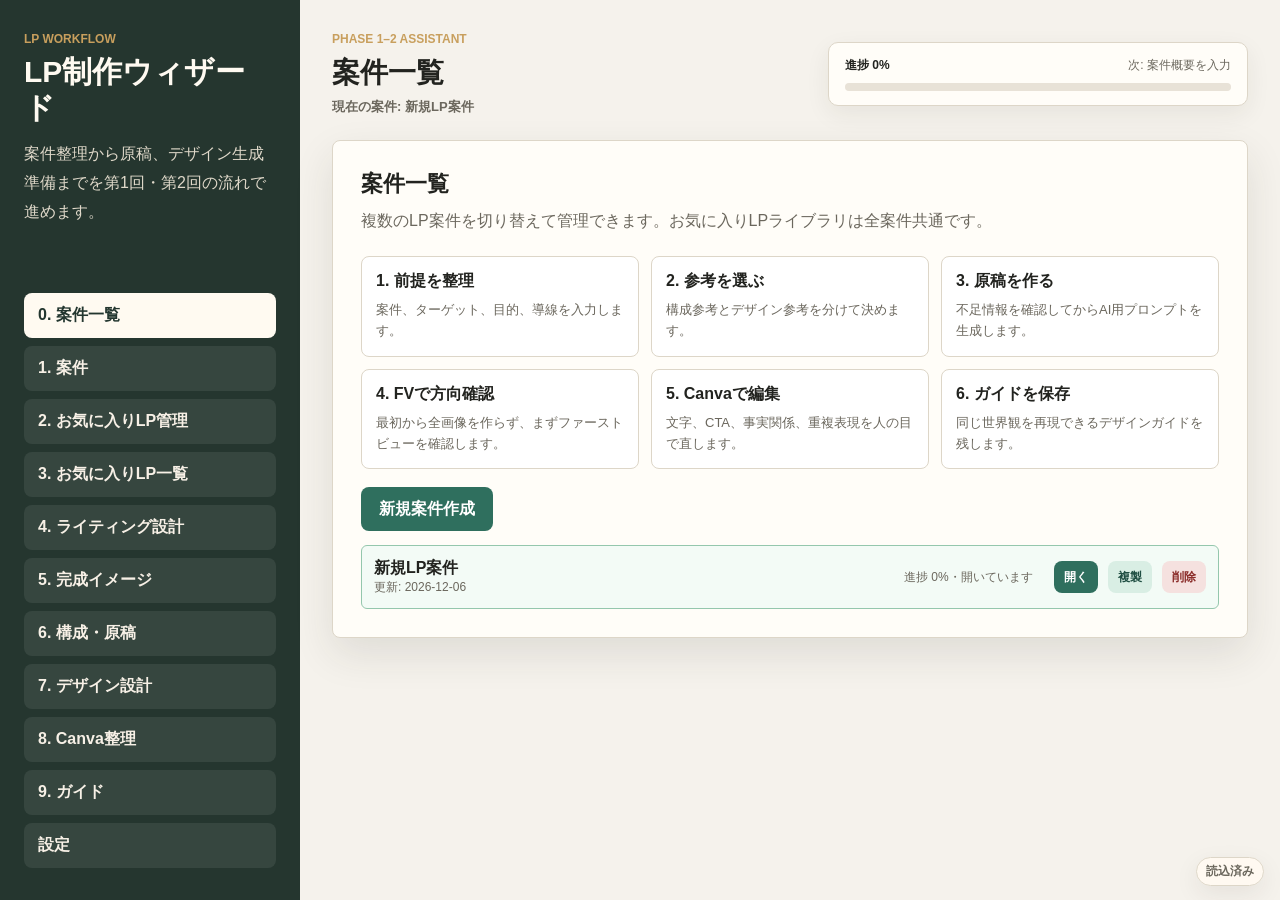
==== index.html @ 39caaa56 "Initial commit" ====
<!doctype html>
<html lang="ja">
  <head>
    <meta charset="utf-8" />
    <meta name="viewport" content="width=device-width, initial-scale=1" />
    <title>LP制作ウィザード</title>
    <link rel="stylesheet" href="styles.css?v=20260623-sections" />
  </head>
  <body>
    <div class="app-shell">
      <aside class="sidebar">
        <div>
          <p class="eyebrow">LP Workflow</p>
          <h1>LP制作ウィザード</h1>
          <p class="lead">案件整理から原稿、デザイン生成準備までを第1回・第2回の流れで進めます。</p>
        </div>
        <nav class="steps" aria-label="制作ステップ">
          <button class="step is-active" type="button" data-step="projects">0. 案件一覧</button>
          <button class="step" type="button" data-step="brief">1. 案件</button>
          <button class="step" type="button" data-step="library">2. お気に入りLP管理</button>
          <button class="step" type="button" data-step="favorites">3. お気に入りLP一覧</button>
          <button class="step" type="button" data-step="writing">4. ライティング設計</button>
          <button class="step" type="button" data-step="references">5. 完成イメージ</button>
          <button class="step" type="button" data-step="copy">6. 構成・原稿</button>
          <button class="step" type="button" data-step="design">7. デザイン設計</button>
          <button class="step" type="button" data-step="canva">8. Canva整理</button>
          <button class="step" type="button" data-step="guide">9. ガイド</button>
          <button class="step" type="button" data-step="settings">設定</button>
        </nav>
      </aside>

      <main class="workspace">
        <header class="topbar">
          <div>
            <p class="eyebrow">Phase 1–2 Assistant</p>
            <h2 id="sectionTitle">案件一覧</h2>
            <p class="current-project" id="currentProjectLabel"></p>
          </div>
          <div class="progress-card" aria-live="polite">
            <div class="progress-meta">
              <strong id="progressLabel">進捗 0%</strong>
              <span id="nextActionLabel">案件情報を入力してください</span>
            </div>
            <div class="progress-track" aria-hidden="true"><span id="progressBar"></span></div>
          </div>
        </header>

        <section class="panel is-visible" id="projects">
          <div class="section-head">
            <h3>案件一覧</h3>
            <p>複数のLP案件を切り替えて管理できます。お気に入りLPライブラリは全案件共通です。</p>
          </div>
          <div class="flow-cards overview-flow">
            <div class="flow-card"><strong>1. 前提を整理</strong><span>案件、ターゲット、目的、導線を入力します。</span></div>
            <div class="flow-card"><strong>2. 参考を選ぶ</strong><span>構成参考とデザイン参考を分けて決めます。</span></div>
            <div class="flow-card"><strong>3. 原稿を作る</strong><span>不足情報を確認してからAI用プロンプトを生成します。</span></div>
            <div class="flow-card"><strong>4. FVで方向確認</strong><span>最初から全画像を作らず、まずファーストビューを確認します。</span></div>
            <div class="flow-card"><strong>5. Canvaで編集</strong><span>文字、CTA、事実関係、重複表現を人の目で直します。</span></div>
            <div class="flow-card"><strong>6. ガイドを保存</strong><span>同じ世界観を再現できるデザインガイドを残します。</span></div>
          </div>
          <div class="actions-row">
            <button id="createProject" type="button">新規案件作成</button>
          </div>
          <div class="project-list" id="projectList"></div>
        </section>

        <section class="panel" id="brief" aria-labelledby="sectionTitle">
          <div class="section-head">
            <div class="section-title-row"><h3>案件概要<span class="project-title-mark" data-project-title></span></h3><button class="secondary compact-consult" data-ai-consult-button type="button">AIに相談</button></div>
            <p>LP制作前に必ず揃える前提情報です。赤い「必須」が付いた項目は、未確定でも仮説で入力しておきます。</p>
          </div>
          <div class="assist-box">
            <div class="assist-head">
              <div>
                <h4>選択肢から方向性を作る</h4>
                <p>当てはまるものを選ぶだけで自動保存され、AI用プロンプトに反映されます。</p>
              </div>
            </div>
            <div class="option-groups" id="optionGroups"></div>
          </div>
          <div class="form-grid">
            <label>サービス名<input id="serviceName" placeholder="例: Matcha Bloom" /></label>
            <label>商材 / LP内容<textarea id="productDescription" placeholder="例: 季節限定の宇治抹茶と苺のご褒美パフェLP"></textarea></label>
            <label>ターゲット<textarea id="targetAudience" placeholder="例: 20代から30代女性。カフェ巡り、Instagram投稿、限定スイーツに関心が高い"></textarea></label>
            <label>提供価値<textarea id="valueProposition" placeholder="例: 本格抹茶のほろ苦さと苺の甘酸っぱさを楽しめる春限定スイーツ"></textarea></label>
            <label>LPの目的<textarea id="lpGoal" placeholder="例: 来店予約、モバイルオーダー、Instagramキャンペーン応募を増やす"></textarea></label>
            <label>成果の目安<input id="kpi" placeholder="例: 予約数、注文数、問い合わせ数、LINE登録数" /></label>
            <label>流入経路<input id="trafficSource" placeholder="例: Instagram広告 / リール / 店舗QR" /></label>
            <label>ゴール地点<input id="conversionPoint" placeholder="例: 予約ボタン、購入ボタン、問い合わせフォーム、LINE追加" /></label>
            <label>補足事項<textarea id="notes" placeholder="素材の有無、店舗情報、NG表現、法務確認事項など"></textarea></label>
          </div>
        </section>

        <section class="panel" id="writing">
          <div class="section-subhead">
            <div class="section-title-row"><h4>コピーライティング設計<span class="project-title-mark" data-project-title></span></h4><button class="secondary compact-consult" data-ai-consult-button type="button">AIに相談</button></div>
            <p>LPの文章品質に大きく影響する項目です。赤い「必須」が付いた項目は、未確定でも仮説で入力してください。</p>
          </div>
          <div class="form-grid">
            <label>ターゲットの悩み
              <span class="field-help">例: 忙しくて比較する時間がない / 失敗したくない / 自分に合うか不安 / 何を選べばいいか分からない</span>
              <textarea id="customerPain" placeholder="例: 限定スイーツに興味はあるが、混雑や予約方法が分からず来店を迷っている"></textarea>
            </label>
            <label>理想の未来
              <span class="field-help">例: 迷わず選べる / 安心して申し込める / 特別な体験ができる / 周りに共有したくなる</span>
              <textarea id="desiredFuture" placeholder="例: 春らしい特別なパフェをスムーズに予約し、友人と写真を撮って楽しめる"></textarea>
            </label>
            <label>悩みの原因
              <span class="field-help">例: 情報が多すぎる / 違いが分かりにくい / 手順が複雑 / 専門知識がないと判断できない</span>
              <textarea id="painCause" placeholder="例: 予約、販売期間、キャンペーン内容が分散していて、行動するきっかけが弱い"></textarea>
            </label>
            <label>解決策
              <span class="field-help">例: 3ステップで完了 / 専門家が案内 / 限定セットで迷わない / 初心者向けに整理</span>
              <textarea id="solution" placeholder="例: LP上で魅力、予約、モバイルオーダー、Instagram応募まで一気に分かるようにする"></textarea>
            </label>
            <label>ベネフィット
              <span class="field-help">例: 時間を節約できる / 失敗を避けられる / 気分が上がる / 安心して始められる</span>
              <textarea id="benefits" placeholder="例: 並ぶ不安を減らし、限定感のあるご褒美体験を楽しめる"></textarea>
            </label>
            <label>差別化ポイント
              <span class="field-help">例: 限定性 / 実績 / 素材の品質 / 専門性 / 世界観 / サポート体制</span>
              <textarea id="differentiators" placeholder="例: 宇治抹茶の本格感、苺の華やかさ、春限定の和風ビジュアル"></textarea>
            </label>
            <label>信頼材料
              <span class="field-help">例: お客様の声 / 実績 / メディア掲載 / 監修者 / 数値データ / 保証</span>
              <textarea id="trustProof" placeholder="例: 人気メニュー実績、来店者の投稿、店舗情報、販売期間、数量限定の根拠"></textarea>
            </label>
            <label>オファー
              <span class="field-help">例: 初回限定 / 期間限定 / 数量限定 / 特典付き / 無料相談 / 先着キャンペーン</span>
              <textarea id="offer" placeholder="例: 春限定、数量限定、Instagram投稿キャンペーン参加で特典"></textarea>
            </label>
            <label>不安・反論
              <span class="field-help">例: 高そう / 面倒そう / 本当に効果があるか不安 / キャンセルできるか不安</span>
              <textarea id="objections" placeholder="例: 混雑が心配、予約が面倒、写真と実物が違わないか不安"></textarea>
            </label>
            <label>行動ボタン（CTA）
              <span class="field-help">例: 今すぐ予約する / 無料で相談する / LINEで受け取る / 限定セットを見る</span>
              <textarea id="cta" placeholder="例: 来店予約する / モバイルオーダーする / キャンペーンに応募する"></textarea>
            </label>
          </div>
        </section>

        <section class="panel" id="library">
          <div class="section-head">
            <h3>お気に入りLP管理</h3>
            <p>ステップ2: 参考サイトからお気に入りLPを探して登録します。ここに保存したLPは、次の「完成イメージ」画面で今回の案件に反映できます。</p>
          </div>
          <div class="accordion">
            <button class="accordion-trigger is-open" type="button" data-accordion="librarySearchSitesAccordion" aria-expanded="true">
              <span>参考LPを探せるサイト</span>
              <span class="accordion-icon">＋</span>
            </button>
            <div class="accordion-content is-open" id="librarySearchSitesAccordion">
              <div class="link-grid">
                <a href="https://sankoudesign.com/" target="_blank" rel="noreferrer"><strong>SANKOU!</strong><span>国内サイトが多く、業種・雰囲気から探しやすい</span></a>
                <a href="https://rdlp.jp/lp-archive/" target="_blank" rel="noreferrer"><strong>LP ARCHIVE</strong><span>LP特化。構成、訴求順、縦長ページの参考に向く</span></a>
                <a href="https://webdesignclip.com/" target="_blank" rel="noreferrer"><strong>Web Design Clip</strong><span>洗練された国内Webデザインを探しやすい</span></a>
                <a href="https://muuuuu.org/" target="_blank" rel="noreferrer"><strong>MUUUUU.ORG</strong><span>余白、写真、タイポグラフィの質が高い事例が多い</span></a>
                <a href="https://io3000.com/" target="_blank" rel="noreferrer"><strong>I/O 3000</strong><span>表現力のあるサイトが多く、世界観作りの参考に向く</span></a>
                <a href="https://81-web.com/" target="_blank" rel="noreferrer"><strong>81-web.com</strong><span>日本らしいデザインや企業サイトの参考を探しやすい</span></a>
                <a href="https://bookma.org/" target="_blank" rel="noreferrer"><strong>bookma!</strong><span>シンプルで見やすいUI、余白、情報整理の参考に向く</span></a>
                <a href="https://www.pinterest.jp/" target="_blank" rel="noreferrer"><strong>Pinterest</strong><span>色味、写真、装飾、ムードボード作りに便利</span></a>
                <a href="https://www.canva.com/templates/" target="_blank" rel="noreferrer"><strong>Canvaテンプレート</strong><span>初心者でも再現しやすいレイアウトやバナー参考が多い</span></a>
                <a href="https://dribbble.com/" target="_blank" rel="noreferrer"><strong>Dribbble</strong><span>海外風のビジュアル、配色、パーツ表現の参考に向く</span></a>
              </div>
            </div>
          </div>
          <div class="accordion">
            <button class="accordion-trigger is-open" type="button" data-accordion="favoriteAccordion" aria-expanded="true">
              <span>新しく参考LPを登録</span>
              <span class="accordion-icon">＋</span>
            </button>
            <div class="accordion-content is-open" id="favoriteAccordion">
              <div class="assist-box">
                <div class="assist-head">
                  <div>
                    <h4>参考LP登録</h4>
                    <p>上の参考サイトで見つけたLPのURLを入れて登録します。必要なら「URL情報を取得」でサイト名とタグ候補を補完します。</p>
                  </div>
                </div>
                <div class="favorite-inputs">
                  <input id="favoriteTitle" placeholder="サイト名" />
                  <div class="url-field">
                    <input id="favoriteUrl" placeholder="お気に入り登録したいLPのURL" />
                    <button class="secondary" id="fetchFavoriteMeta" type="button">URL情報を取得</button>
                  </div>
                  <select id="favoriteCategory">
                    <option value="">カテゴリー</option>
                    <option value="飲食">飲食</option>
                    <option value="美容">美容</option>
                    <option value="医療">医療</option>
                    <option value="教育">教育</option>
                    <option value="EC">EC</option>
                    <option value="BtoB">BtoB</option>
                    <option value="採用">採用</option>
                    <option value="イベント">イベント</option>
                    <option value="店舗集客">店舗集客</option>
                    <option value="その他">その他</option>
                  </select>
                  <input id="favoriteProduct" placeholder="商材: スイーツ, SaaS, サロン" />
                  <select id="favoriteUse">
                    <option value="構成参考">構成参考</option>
                    <option value="デザイン参考">デザイン参考</option>
                    <option value="色味参考">色味参考</option>
                    <option value="FV参考">FV参考</option>
                    <option value="導線参考">導線参考</option>
                    <option value="装飾参考">装飾参考</option>
                    <option value="モバイルファースト">モバイルファースト</option>
                    <option value="商材参考">商材参考</option>
                    <option value="カテゴリー参考">カテゴリー参考</option>
                  </select>
                  <button id="addFavorite" type="button">登録</button>
                </div>
                <input id="favoriteTags" placeholder="タグ: カフェ, かわいい, 季節感" />
                <div class="actions-row compact-actions">
                  <span class="inline-status" id="favoriteMetaStatus">URLを入力すると、取得できる範囲でサイト名とタグ候補を補完します。</span>
                </div>
              </div>
            </div>
          </div>
        </section>

        <section class="panel" id="favorites">
          <div class="section-head">
            <h3>お気に入りLP一覧</h3>
            <p>登録済みのお気に入りLPを一覧で確認・検索・絞り込み・削除できます。</p>
          </div>
          <div class="library-filters">
            <input id="favoriteSearch" placeholder="キーワード検索" />
            <select id="favoriteCategoryFilter">
              <option value="">すべてのカテゴリー</option>
              <option value="飲食">飲食</option>
              <option value="美容">美容</option>
              <option value="医療">医療</option>
              <option value="教育">教育</option>
              <option value="EC">EC</option>
              <option value="BtoB">BtoB</option>
              <option value="採用">採用</option>
              <option value="イベント">イベント</option>
              <option value="店舗集客">店舗集客</option>
              <option value="その他">その他</option>
            </select>
            <select id="favoriteUseFilter">
              <option value="">すべての用途</option>
              <option value="構成参考">構成参考</option>
              <option value="デザイン参考">デザイン参考</option>
              <option value="色味参考">色味参考</option>
              <option value="FV参考">FV参考</option>
              <option value="導線参考">導線参考</option>
              <option value="装飾参考">装飾参考</option>
              <option value="モバイルファースト">モバイルファースト</option>
              <option value="商材参考">商材参考</option>
              <option value="カテゴリー参考">カテゴリー参考</option>
            </select>
          </div>
          <div class="favorite-list" id="favoriteList"></div>
        </section>

        <section class="panel" id="references">
          <div class="section-head">
            <h3>完成イメージに近い参考LP<span class="project-title-mark" data-project-title></span></h3>
            <p>お気に入りLP管理で登録したLPから、今回のデザイン生成に使うメイン参考LPと補助参考LPを選びます。</p>
          </div>
          <div class="accordion">
            <button class="accordion-trigger is-open" type="button" data-accordion="chooseReferenceAccordion" aria-expanded="true">
              <span>登録済みお気に入りLPから生成プロンプトに反映するLPを決定する</span>
              <span class="accordion-icon">＋</span>
            </button>
            <div class="accordion-content is-open" id="chooseReferenceAccordion">
              <div class="library-filters">
                <input id="referenceSearch" placeholder="キーワード検索" />
                <select id="referenceCategoryFilter">
                  <option value="">すべてのカテゴリー</option>
                  <option value="飲食">飲食</option>
                  <option value="美容">美容</option>
                  <option value="医療">医療</option>
                  <option value="教育">教育</option>
                  <option value="EC">EC</option>
                  <option value="BtoB">BtoB</option>
                  <option value="採用">採用</option>
                  <option value="イベント">イベント</option>
                  <option value="店舗集客">店舗集客</option>
                  <option value="その他">その他</option>
                </select>
                <select id="referenceUseFilter">
                  <option value="">すべての用途</option>
                  <option value="デザイン参考">デザイン参考</option>
                  <option value="FV参考">FV参考</option>
                  <option value="色味参考">色味参考</option>
                  <option value="モバイルファースト">モバイルファースト</option>
                  <option value="商材参考">商材参考</option>
                  <option value="カテゴリー参考">カテゴリー参考</option>
                </select>
                <button class="secondary" id="suggestFavorites" type="button">この案件に合う候補</button>
              </div>
              <div class="favorite-list" id="referencePickerList"></div>
              <div class="section-subhead">
                <h4>選択済み</h4>
                <p>メイン参考LPは1つだけ、補助参考LPは複数追加できます。</p>
              </div>
              <div class="reference-list" id="selectedReferenceList"></div>
            </div>
          </div>
        </section>

        <section class="panel" id="copy">
          <div class="section-head">
            <div class="section-title-row"><h3>構成・原稿生成<span class="project-title-mark" data-project-title></span></h3><button class="secondary compact-consult" data-ai-consult-button type="button">AIに相談</button></div>
            <p>AIに貼り付けるためのプロンプトを生成します。出力結果は下の欄に保存できます。</p>
          </div>
          <div class="validation-box" id="copyValidation" hidden></div>
          <div class="actions-row">
            <button id="generateCopyPrompt" type="button">構成・原稿プロンプト作成</button>
            <button class="secondary" data-copy-target="copyPrompt" type="button">コピー</button>
            <button class="secondary" id="exportCopyMarkdown" type="button">原稿をMarkdown保存</button>
          </div>
          <textarea class="output" id="copyPrompt" readonly></textarea>
          <label>AI生成後のLP構成・原稿<textarea id="generatedCopy" placeholder="AIから返ってきた構成案・原稿を貼り付けて保存"></textarea></label>
        </section>

        <section class="panel" id="design">
          <div class="section-head">
            <div class="section-title-row"><h3>デザイン設計・生成準備<span class="project-title-mark" data-project-title></span></h3><button class="secondary compact-consult" data-ai-consult-button type="button">AIに相談</button></div>
            <p>ターゲットに合わせた見た目の方向性を整理し、FVと全セクション画像生成に進みます。</p>
          </div>
          <div class="form-grid">
            <label>デザイン方針<textarea id="designDirection" placeholder="例: モバイルファースト。春らしさ、和風、水彩、手書き装飾"></textarea></label>
            <label>世界観<textarea id="visualWorld" placeholder="例: 春限定の特別感、上品な和モダン、SNSで共有したくなる華やかさ"></textarea></label>
            <label>色・雰囲気<textarea id="colorMood" placeholder="例: 抹茶グリーン、苺ピンク、白背景、淡い水彩、やわらかい印象"></textarea></label>
            <label>写真・画像の見せ方<textarea id="photoStyle" placeholder="例: 商品を大きく見せる、手元カット、スプーンですくう構図、自然光"></textarea></label>
            <label>ファーストビュー方針<textarea id="fvDirection" placeholder="例: 商品写真を主役にし、限定感と予約導線を一目で伝える"></textarea></label>
            <label>レイアウト・余白<textarea id="layoutNotes" placeholder="例: スマホで縦に読みやすく、CTAは各区切りに配置。文字は小さくしすぎない"></textarea></label>
          </div>
          <div class="section-subhead">
            <h4>画像生成プロンプト</h4>
            <p>上のデザイン設計と完成イメージで選んだ参考LPをもとに作成します。</p>
          </div>
          <div class="validation-box" id="designValidation" hidden></div>
          <div class="actions-row">
            <button id="generateDesignPrompt" type="button">画像生成プロンプト作成</button>
            <button class="secondary" data-copy-target="designPrompt" type="button">コピー</button>
          </div>
          <textarea class="output" id="designPrompt" readonly></textarea>
          <label>生成画像の保存場所・メモ<textarea id="designAssets" placeholder="例: assets/matcha-bloom/section-01.png など"></textarea></label>
        </section>

        <section class="panel" id="canva">
          <div class="section-head">
            <h3>Canva編集チェック<span class="project-title-mark" data-project-title></span></h3>
            <p>第2回で扱っていた、画像LPを編集可能にするための確認項目です。</p>
          </div>
          <div class="checklist" id="canvaChecklist"></div>
        </section>

        <section class="panel" id="guide">
          <div class="section-head">
            <h3>デザインガイド<span class="project-title-mark" data-project-title></span></h3>
            <p>同じテイストでバナー、広告、別LPに展開するための再利用情報です。</p>
          </div>
          <div class="actions-row">
            <button id="generateGuidePrompt" type="button">デザインガイドプロンプト作成</button>
            <button class="secondary" data-copy-target="guidePrompt" type="button">コピー</button>
          </div>
          <textarea class="output" id="guidePrompt" readonly></textarea>
          <label>デザインガイド本文<textarea id="designGuide" placeholder="AIが生成したデザインガイドを貼り付けて保存"></textarea></label>
        </section>

        <section class="panel" id="settings">
          <div class="section-head">
            <h3>設定</h3>
            <p>現在の案件、またはアプリ全体のデータをバックアップ・復元します。</p>
          </div>
          <div class="assist-box backup-note">
            <strong>大切な案件は定期的に書き出してください</strong>
            <p>ブラウザ保存だけでは、履歴削除や別端末への移動でデータを失う場合があります。</p>
          </div>
          <div class="settings-actions">
            <button class="secondary" id="exportCurrentProject" type="button">現在の案件をJSON保存</button>
            <button class="secondary" id="exportProjectMarkdown" type="button">現在の案件をMarkdown保存</button>
            <button class="secondary" id="exportProject" type="button">全データをJSON保存</button>
            <label class="import-button settings-import">
              全データを読み込み
              <input id="importProject" type="file" accept="application/json,.json" />
            </label>
          </div>
        </section>
        <div class="floating-status" id="saveStatus">未保存</div>
      </main>
    </div>

    <div class="modal-backdrop" id="aiModal" aria-hidden="true">
      <section class="modal" role="dialog" aria-modal="true" aria-labelledby="aiModalTitle">
        <div class="modal-head">
          <div>
            <p class="eyebrow">Manual AI Assist</p>
            <h3 id="aiModalTitle">AIに相談</h3>
          </div>
          <button class="icon-button" id="closeAiConsult" type="button" aria-label="閉じる">×</button>
        </div>

        <div class="modal-grid">
          <label>相談テーマ
            <select id="aiConsultTheme"></select>
          </label>
          <label>回答の反映先
            <select id="aiApplyTarget">
              <option value="targetAudience">ターゲット</option>
              <option value="valueProposition">提供価値</option>
              <option value="lpGoal">LPの目的</option>
              <option value="kpi">成果の目安</option>
              <option value="trafficSource">流入経路</option>
              <option value="conversionPoint">ゴール地点</option>
              <option value="designDirection">デザイン方針</option>
              <option value="notes">補足事項</option>
              <option value="generatedCopy">AI生成後のLP構成・原稿</option>
            </select>
          </label>
        </div>

        <div class="actions-row">
          <button id="generateAiConsultPrompt" type="button">相談プロンプト作成</button>
          <button class="secondary" data-copy-target="aiConsultPrompt" type="button">コピー</button>
        </div>

        <label>AIに貼り付ける相談プロンプト
          <textarea class="output modal-output" id="aiConsultPrompt" readonly></textarea>
        </label>

        <label>AIの回答貼り付け欄
          <textarea id="aiConsultAnswer" placeholder="ChatGPT / Codex などの回答をここに貼り付け"></textarea>
        </label>

        <div class="actions-row modal-actions">
          <button id="applyAiAnswer" type="button">回答を反映先へ追記</button>
          <button class="secondary" id="clearAiAnswer" type="button">回答欄をクリア</button>
        </div>
      </section>
    </div>

    <script src="app.js"></script>
  </body>
</html>
---- styles.css ----
:root {
  color-scheme: light;
  --bg: #f5f2ec;
  --panel: #fffdf8;
  --ink: #22231f;
  --muted: #6b675d;
  --line: #ddd6c8;
  --accent: #2f6f5e;
  --accent-strong: #1f4e42;
  --pink: #d86f86;
  --shadow: 0 16px 40px rgba(48, 42, 32, 0.11);
}

* {
  box-sizing: border-box;
}

body {
  margin: 0;
  min-height: 100vh;
  background: var(--bg);
  color: var(--ink);
  font-family: -apple-system, BlinkMacSystemFont, "Segoe UI", sans-serif;
}

button,
input,
select,
textarea {
  font: inherit;
}

.app-shell {
  display: grid;
  grid-template-columns: 300px 1fr;
  min-height: 100vh;
}

.sidebar {
  display: flex;
  flex-direction: column;
  justify-content: space-between;
  gap: 32px;
  padding: 32px 24px;
  background: #25362f;
  color: #fffaf1;
}

.eyebrow {
  margin: 0 0 8px;
  color: #c89f5d;
  font-size: 12px;
  font-weight: 700;
  letter-spacing: 0;
  text-transform: uppercase;
}

h1,
h2,
h3,
p {
  margin-top: 0;
}

h1 {
  margin-bottom: 14px;
  font-size: 30px;
  line-height: 1.2;
}

h2 {
  margin-bottom: 0;
  font-size: 28px;
}

h3 {
  margin-bottom: 8px;
  font-size: 22px;
}

.lead {
  margin-bottom: 0;
  color: #e0d9ca;
  line-height: 1.8;
}

.steps {
  display: grid;
  gap: 8px;
}

.step,
button {
  min-height: 44px;
  border: 0;
  border-radius: 8px;
  background: var(--accent);
  color: #fff;
  font-weight: 700;
  cursor: pointer;
}

.step {
  padding: 12px 14px;
  background: rgba(255, 255, 255, 0.08);
  color: #f7f0e6;
  text-align: left;
}

.step.is-active {
  background: #fffaf1;
  color: #23362f;
}

.sidebar-actions {
  display: grid;
  gap: 10px;
}

.full {
  width: 100%;
}

.subtle-action {
  opacity: 0.82;
}

.import-button {
  display: grid;
  place-items: center;
  min-height: 44px;
  border-radius: 8px;
  background: #d9eee4;
  color: var(--accent-strong);
  font-weight: 700;
  cursor: pointer;
}

.import-button input {
  display: none;
}

.workspace {
  padding: 32px;
}

.topbar {
  display: flex;
  align-items: center;
  justify-content: space-between;
  gap: 20px;
  margin-bottom: 24px;
}

.topbar-actions {
  display: flex;
  align-items: center;
  gap: 12px;
}

.status {
  padding: 6px 10px;
  border: 1px solid var(--line);
  background: #fffaf1;
  color: var(--muted);
  text-align: center;
  font-size: 12px;
  font-weight: 700;
}

.current-project {
  margin: 6px 0 0;
  color: var(--muted);
  font-size: 13px;
  font-weight: 700;
}

.project-title-mark {
  color: #b3261e;
  font-weight: 800;
}

.floating-status {
  position: fixed;
  right: 16px;
  bottom: 14px;
  z-index: 10;
  padding: 5px 9px;
  border: 1px solid var(--line);
  border-radius: 999px;
  background: rgba(255, 250, 241, 0.92);
  color: var(--muted);
  font-size: 12px;
  font-weight: 700;
  box-shadow: 0 8px 24px rgba(48, 42, 32, 0.08);
}

.panel {
  display: none;
  max-width: 1120px;
  padding: 28px;
  border: 1px solid var(--line);
  border-radius: 8px;
  background: var(--panel);
  box-shadow: var(--shadow);
}

.panel.is-visible {
  display: block;
}

.section-head {
  max-width: 760px;
  margin-bottom: 22px;
}

.section-title-row {
  display: flex;
  align-items: center;
  justify-content: space-between;
  gap: 12px;
}

.section-title-row h3,
.section-title-row h4 {
  margin-bottom: 0;
}

.compact-consult {
  min-height: 32px;
  height: 32px;
  padding: 0 10px;
  font-size: 12px;
  white-space: nowrap;
}

.section-head p,
.section-subhead p {
  color: var(--muted);
  line-height: 1.7;
}

.section-subhead {
  margin: 28px 0 18px;
  padding-top: 22px;
  border-top: 1px solid var(--line);
}

.section-subhead h4 {
  margin: 0 0 6px;
  font-size: 18px;
}

.form-grid {
  display: grid;
  grid-template-columns: repeat(2, minmax(0, 1fr));
  gap: 18px;
}

.assist-box {
  margin-bottom: 24px;
  padding: 18px;
  border: 1px solid var(--line);
  border-radius: 8px;
  background: #fbf7ed;
}

.flow-cards {
  display: grid;
  grid-template-columns: repeat(3, minmax(0, 1fr));
  gap: 12px;
  margin-bottom: 18px;
}

.flow-card {
  min-height: 92px;
  padding: 14px;
  border: 1px solid var(--line);
  border-radius: 8px;
  background: #fff;
}

.flow-card strong {
  display: block;
  margin-bottom: 8px;
}

.flow-card span {
  color: var(--muted);
  font-size: 13px;
  line-height: 1.6;
}

.accordion {
  margin-bottom: 14px;
  border: 1px solid var(--line);
  border-radius: 8px;
  background: #fff;
  overflow: hidden;
}

.accordion-trigger {
  display: flex;
  align-items: center;
  justify-content: space-between;
  width: 100%;
  min-height: 56px;
  padding: 0 18px;
  border-radius: 0;
  background: #fff;
  color: var(--ink);
  text-align: left;
}

.accordion-trigger.is-open {
  background: #eef5ef;
  color: var(--accent-strong);
}

.accordion-icon {
  font-size: 22px;
  line-height: 1;
}

.accordion-trigger.is-open .accordion-icon {
  transform: rotate(45deg);
}

.accordion-content {
  display: none;
  padding: 18px;
  border-top: 1px solid var(--line);
}

.accordion-content.is-open {
  display: block;
}

.accordion-content .assist-box {
  margin-bottom: 0;
  padding: 0;
  border: 0;
  background: transparent;
}

.accordion-content .section-subhead {
  margin-top: 0;
  padding-top: 0;
  border-top: 0;
}

.assist-head {
  display: flex;
  align-items: flex-start;
  justify-content: space-between;
  gap: 16px;
  margin-bottom: 18px;
}

.assist-head h4 {
  margin: 0 0 6px;
  font-size: 18px;
}

.assist-head p {
  margin: 0;
  color: var(--muted);
  line-height: 1.6;
}

.option-groups {
  display: grid;
  gap: 16px;
}

.option-group {
  display: grid;
  gap: 10px;
}

.option-group-title {
  font-weight: 800;
}

.option-grid {
  display: flex;
  flex-wrap: wrap;
  gap: 8px;
}

.option-chip {
  display: inline-flex;
  align-items: center;
  gap: 8px;
  min-height: 38px;
  padding: 8px 12px;
  border: 1px solid var(--line);
  border-radius: 999px;
  background: #fff;
  color: #3f3b34;
  font-size: 13px;
  font-weight: 700;
  cursor: pointer;
}

.option-chip input {
  width: 16px;
  height: 16px;
  margin: 0;
  accent-color: var(--accent);
}

.option-note {
  min-height: 76px;
}

label {
  position: relative;
  display: grid;
  gap: 8px;
  color: #3f3b34;
  font-size: 14px;
  font-weight: 700;
}

.edit-field-button {
  position: absolute;
  top: 0;
  right: 0;
  min-height: 28px;
  height: 28px;
  padding: 0 10px;
  border: 1px solid var(--line);
  background: #fff;
  color: var(--accent-strong);
  font-size: 12px;
}

.field-help {
  color: var(--muted);
  font-size: 12px;
  font-weight: 500;
  line-height: 1.6;
}

input,
select,
textarea {
  width: 100%;
  border: 1px solid var(--line);
  border-radius: 8px;
  background: #fff;
  color: var(--ink);
}

input,
select {
  height: 44px;
  padding: 0 12px;
}

textarea {
  min-height: 108px;
  padding: 12px;
  resize: vertical;
  line-height: 1.6;
}

.reference-inputs,
.favorite-inputs {
  display: grid;
  grid-template-columns: 1fr 1.6fr 160px 96px;
  gap: 12px;
  margin-bottom: 18px;
}

.favorite-inputs {
  grid-template-columns: 1fr 1.4fr 140px 1fr 160px 86px;
}

.url-field {
  position: relative;
  display: block;
}

.url-field input {
  min-width: 0;
  padding-right: 148px;
}

.url-field button {
  position: absolute;
  top: 4px;
  right: 4px;
  min-height: 36px;
  height: 36px;
  padding: 0 12px;
  white-space: nowrap;
}

.library-filters {
  display: grid;
  grid-template-columns: 1.4fr 180px 180px auto;
  gap: 12px;
  margin-bottom: 16px;
}

.link-grid {
  display: grid;
  grid-template-columns: repeat(2, minmax(0, 1fr));
  gap: 10px;
}

.link-grid a {
  display: grid;
  gap: 4px;
  align-content: center;
  min-height: 44px;
  padding: 12px 14px;
  border: 1px solid var(--line);
  border-radius: 8px;
  background: #fff;
  color: var(--accent-strong);
  text-decoration: none;
}

.link-grid a strong {
  font-size: 14px;
}

.link-grid a span {
  color: var(--muted);
  font-size: 12px;
  line-height: 1.5;
}

.link-grid a:hover {
  background: #eef5ef;
}

.reference-list,
.favorite-list,
.project-list {
  display: grid;
  gap: 10px;
}

.project-card {
  display: grid;
  grid-template-columns: minmax(160px, 1fr) 140px auto auto auto;
  gap: 10px;
  align-items: center;
  padding: 12px;
  border: 1px solid var(--line);
  border-radius: 6px;
  background: #fff;
}

.project-title {
  font-weight: 800;
}

.project-meta {
  color: var(--muted);
  font-size: 12px;
}

.project-card button {
  min-height: 32px;
  height: 32px;
  padding: 0 10px;
  font-size: 12px;
}

.favorite-list {
  overflow-x: auto;
}

.reference-card,
.favorite-card {
  display: grid;
  grid-template-columns: 140px 1fr auto;
  gap: 14px;
  align-items: center;
  padding: 14px;
  border: 1px solid var(--line);
  border-radius: 8px;
  background: #fff;
}

.favorite-card {
  grid-template-columns: 110px 1fr auto auto;
}

.compact-favorite-card {
  display: grid;
  grid-template-columns: minmax(100px, 180px) 96px 88px minmax(0, 1fr) auto;
  min-width: 680px;
  min-height: 36px;
  padding: 6px 8px;
  border-radius: 4px;
  box-shadow: none;
  gap: 10px;
}

.compact-favorite-card .favorite-title,
.compact-favorite-card .favorite-category,
.compact-favorite-card .favorite-tags {
  white-space: nowrap;
  overflow: hidden;
  text-overflow: ellipsis;
}

.favorite-category {
  color: var(--accent-strong);
  font-size: 13px;
  font-weight: 800;
}

.compact-badge {
  padding: 3px 7px;
  font-size: 11px;
  line-height: 1.2;
}

.compact-favorite-card .danger {
  min-height: 28px;
  height: 28px;
  padding: 0 10px;
  font-size: 12px;
}

.picker-card {
  grid-template-columns: 130px 1fr auto auto;
}

.selected-main {
  border-color: #94c7ad;
  background: #f3fbf6;
}

.badge {
  padding: 6px 10px;
  border-radius: 999px;
  background: #eef5ef;
  color: var(--accent-strong);
  font-size: 12px;
  font-weight: 800;
  text-align: center;
}

.reference-title,
.favorite-title {
  font-weight: 800;
}

.reference-url,
.favorite-url {
  color: var(--muted);
  overflow-wrap: anywhere;
  font-size: 13px;
}

.favorite-tags {
  margin-top: 4px;
  color: var(--accent-strong);
  font-size: 12px;
  font-weight: 700;
}

.actions-row {
  display: flex;
  flex-wrap: wrap;
  gap: 10px;
  margin-bottom: 14px;
}

.compact-actions {
  align-items: center;
  margin-top: -6px;
  margin-bottom: 18px;
}

.inline-status {
  color: var(--muted);
  font-size: 13px;
  line-height: 1.6;
}

button {
  padding: 0 18px;
}

.icon-button {
  width: 42px;
  min-height: 42px;
  padding: 0;
  border: 1px solid var(--line);
  background: #fff;
  color: var(--ink);
  font-size: 24px;
  line-height: 1;
}

.secondary {
  background: #d9eee4;
  color: var(--accent-strong);
}

.ghost {
  background: transparent;
  border: 1px solid rgba(255, 255, 255, 0.4);
  color: #fffaf1;
}

.danger {
  min-height: 36px;
  padding: 0 12px;
  background: #f5e1df;
  color: #8b2d2a;
}

.output {
  min-height: 320px;
  margin-bottom: 18px;
  background: #fbf7ed;
  font-family: ui-monospace, SFMono-Regular, Menlo, Consolas, monospace;
  font-size: 13px;
}

.checklist {
  display: grid;
  gap: 12px;
}

.check-item {
  display: grid;
  grid-template-columns: 28px 1fr;
  gap: 12px;
  align-items: start;
  padding: 14px;
  border: 1px solid var(--line);
  border-radius: 8px;
  background: #fff;
}

.check-item input {
  width: 20px;
  height: 20px;
  margin-top: 2px;
}

.check-item strong {
  display: block;
  margin-bottom: 4px;
}

.check-item span {
  color: var(--muted);
  line-height: 1.6;
}

.modal-backdrop {
  position: fixed;
  inset: 0;
  display: none;
  align-items: center;
  justify-content: center;
  padding: 24px;
  background: rgba(30, 35, 30, 0.55);
  z-index: 20;
}

.modal-backdrop.is-open {
  display: flex;
}

.modal {
  width: min(980px, 100%);
  max-height: min(900px, 92vh);
  overflow: auto;
  padding: 24px;
  border: 1px solid var(--line);
  border-radius: 8px;
  background: var(--panel);
  box-shadow: var(--shadow);
}

.modal-head {
  display: flex;
  align-items: flex-start;
  justify-content: space-between;
  gap: 16px;
  margin-bottom: 18px;
}

.modal-grid {
  display: grid;
  grid-template-columns: 1fr 1fr;
  gap: 14px;
  margin-bottom: 16px;
}

.modal-output {
  min-height: 260px;
}

.modal-actions {
  margin-top: 14px;
  margin-bottom: 0;
}

.settings-actions {
  display: flex;
  flex-wrap: wrap;
  gap: 12px;
}

.settings-import {
  width: auto;
  padding: 0 18px;
}

@media (max-width: 900px) {
  .app-shell {
    grid-template-columns: 1fr;
  }

  .sidebar {
    position: static;
  }

  .steps {
    grid-template-columns: repeat(2, minmax(0, 1fr));
  }

  .workspace {
    padding: 20px;
  }

  .topbar {
    align-items: flex-start;
    flex-direction: column;
  }

  .topbar-actions {
    width: 100%;
    align-items: stretch;
    flex-direction: column;
  }

  .assist-head {
    flex-direction: column;
  }

  .form-grid,
  .flow-cards,
  .reference-inputs,
  .favorite-inputs,
  .library-filters,
  .link-grid,
  .reference-card,
  .project-card,
  .modal-grid {
    grid-template-columns: 1fr;
  }

  .favorite-card:not(.compact-favorite-card) {
    grid-template-columns: 1fr;
  }

  .compact-favorite-card {
    grid-template-columns: minmax(100px, 180px) 96px 88px minmax(0, 1fr) auto;
  }
}

/* 2026-06 workflow improvements */
.progress-card {
  width: min(420px, 100%);
  padding: 14px 16px;
  border: 1px solid var(--line);
  border-radius: 10px;
  background: var(--panel);
  box-shadow: 0 8px 24px rgba(48, 42, 32, 0.07);
}

.progress-meta {
  display: flex;
  justify-content: space-between;
  gap: 12px;
  margin-bottom: 9px;
  font-size: 12px;
}

.progress-meta span {
  color: var(--muted);
  text-align: right;
}

.progress-track {
  height: 8px;
  overflow: hidden;
  border-radius: 999px;
  background: #e8e2d7;
}

.progress-track span {
  display: block;
  width: 0;
  height: 100%;
  border-radius: inherit;
  background: var(--accent);
  transition: width 0.25s ease;
}

.overview-flow {
  grid-template-columns: repeat(3, minmax(0, 1fr));
}

.validation-box {
  margin-bottom: 14px;
  padding: 12px 14px;
  border: 1px solid #d5a54b;
  border-radius: 8px;
  background: #fff7e4;
  color: #6d4b08;
  font-size: 13px;
  line-height: 1.65;
}

.validation-box.is-ok {
  border-color: #94c7ad;
  background: #f3fbf6;
  color: var(--accent-strong);
}

.backup-note {
  margin-bottom: 18px;
}

.backup-note p {
  margin: 6px 0 0;
  color: var(--muted);
  line-height: 1.6;
}

.project-progress {
  min-width: 90px;
}

@media (max-width: 900px) {
  .overview-flow {
    grid-template-columns: 1fr;
  }

  .progress-card {
    width: 100%;
  }

  .progress-meta {
    flex-direction: column;
  }

  .progress-meta span {
    text-align: left;
  }
}


/* Required field guidance */
.required-badge {
  display: inline-flex;
  align-items: center;
  width: fit-content;
  margin-left: 6px;
  padding: 2px 7px;
  border-radius: 999px;
  background: #b3261e;
  color: #fff;
  font-size: 11px;
  font-weight: 800;
  line-height: 1.5;
  vertical-align: middle;
}

input.is-required-empty,
textarea.is-required-empty,
select.is-required-empty {
  border-color: #c84b42;
  background: #fff8f7;
  box-shadow: 0 0 0 2px rgba(200, 75, 66, 0.08);
}

input.is-required-empty:focus,
textarea.is-required-empty:focus,
select.is-required-empty:focus {
  outline: 2px solid rgba(200, 75, 66, 0.22);
  outline-offset: 1px;
}

input.is-required-filled,
textarea.is-required-filled,
select.is-required-filled {
  border-color: #94c7ad;
  background: #fbfffc;
}

label.has-required-empty::after {
  content: "入力してください";
  width: fit-content;
  color: #a3342e;
  font-size: 11px;
  font-weight: 700;
}
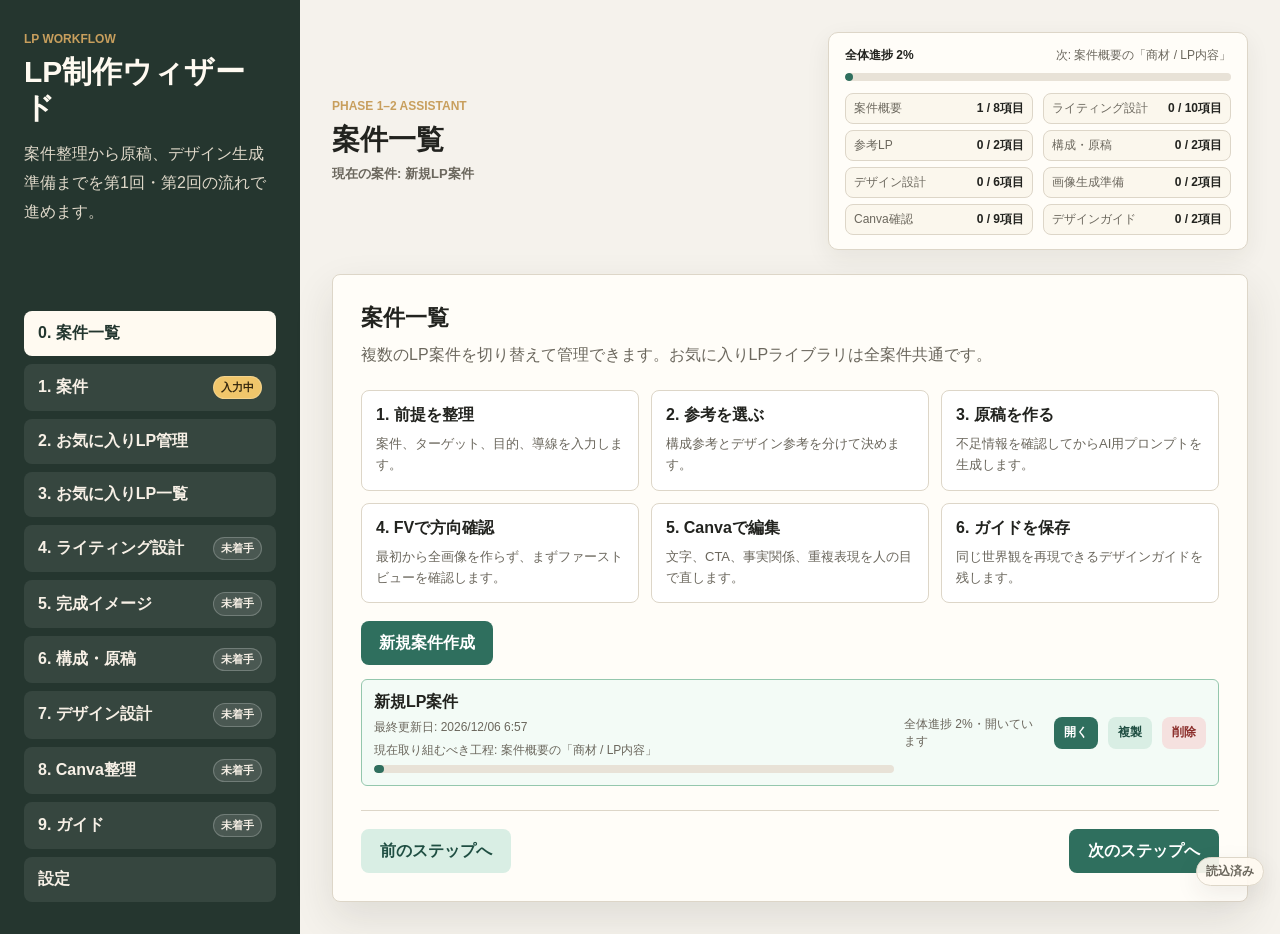
==== commit 13993564: "初心者向け進捗表示とステップ導線を改善" ====
--- a/index.html
+++ b/index.html
@@ -41,7 +41,8 @@
               <strong id="progressLabel">進捗 0%</strong>
               <span id="nextActionLabel">案件情報を入力してください</span>
             </div>
-            <div class="progress-track" aria-hidden="true"><span id="progressBar"></span></div>
+            <div class="progress-track" role="progressbar" aria-label="全体進捗" aria-valuemin="0" aria-valuemax="100" aria-valuenow="0"><span id="progressBar"></span></div>
+            <div class="progress-details" id="progressDetails"></div>
           </div>
         </header>
 
--- a/styles.css
+++ b/styles.css
@@ -101,10 +101,41 @@
 }
 
 .step {
+  display: flex;
+  align-items: center;
+  justify-content: space-between;
+  gap: 10px;
   padding: 12px 14px;
   background: rgba(255, 255, 255, 0.08);
   color: #f7f0e6;
   text-align: left;
+}
+
+.step > span:first-child {
+  min-width: 0;
+}
+
+.step-state {
+  flex: 0 0 auto;
+  padding: 3px 7px;
+  border: 1px solid rgba(255, 255, 255, 0.22);
+  border-radius: 999px;
+  font-size: 11px;
+  line-height: 1.4;
+}
+
+.step-state.not-started {
+  background: rgba(255, 255, 255, 0.1);
+}
+
+.step-state.in-progress {
+  background: #f0c66b;
+  color: #34270e;
+}
+
+.step-state.done {
+  background: #d9eee4;
+  color: var(--accent-strong);
 }
 
 .step.is-active {
@@ -773,6 +804,37 @@
 
 .modal-backdrop.is-open {
   display: flex;
+}
+
+.confirm-backdrop {
+  position: fixed;
+  inset: 0;
+  display: grid;
+  place-items: center;
+  padding: 24px;
+  background: rgba(30, 35, 30, 0.48);
+  z-index: 30;
+}
+
+.confirm-dialog {
+  width: min(480px, 100%);
+  padding: 22px;
+  border: 1px solid var(--line);
+  border-radius: 8px;
+  background: var(--panel);
+  box-shadow: var(--shadow);
+}
+
+.confirm-dialog h3 {
+  margin-bottom: 18px;
+  font-size: 18px;
+  line-height: 1.5;
+}
+
+.confirm-actions {
+  display: flex;
+  justify-content: flex-end;
+  gap: 10px;
 }
 
 .modal {
@@ -913,6 +975,61 @@
   transition: width 0.25s ease;
 }
 
+.progress-details {
+  display: grid;
+  grid-template-columns: repeat(2, minmax(0, 1fr));
+  gap: 6px 10px;
+  margin-top: 12px;
+}
+
+.progress-detail {
+  display: flex;
+  justify-content: space-between;
+  gap: 8px;
+  padding: 6px 8px;
+  border: 1px solid var(--line);
+  border-radius: 8px;
+  background: #fbf7ed;
+  color: var(--muted);
+  font-size: 12px;
+}
+
+.progress-detail strong {
+  color: var(--ink);
+  white-space: nowrap;
+}
+
+.section-progress-summary {
+  display: flex;
+  flex-wrap: wrap;
+  gap: 8px 14px;
+  align-items: center;
+  margin-bottom: 16px;
+  padding: 12px 14px;
+  border: 1px solid #cddfd5;
+  border-radius: 8px;
+  background: #f6fbf7;
+  color: var(--accent-strong);
+  font-size: 13px;
+}
+
+.section-progress-summary span {
+  color: var(--muted);
+}
+
+.step-navigation {
+  display: flex;
+  justify-content: space-between;
+  gap: 12px;
+  margin-top: 24px;
+  padding-top: 18px;
+  border-top: 1px solid var(--line);
+}
+
+.step-navigation button {
+  min-width: 150px;
+}
+
 .overview-flow {
   grid-template-columns: repeat(3, minmax(0, 1fr));
 }
@@ -948,6 +1065,26 @@
   min-width: 90px;
 }
 
+.project-card-main {
+  display: grid;
+  gap: 6px;
+  min-width: 0;
+}
+
+.project-card-progress {
+  height: 8px;
+  overflow: hidden;
+  border-radius: 999px;
+  background: #e8e2d7;
+}
+
+.project-card-progress span {
+  display: block;
+  height: 100%;
+  border-radius: inherit;
+  background: var(--accent);
+}
+
 @media (max-width: 900px) {
   .overview-flow {
     grid-template-columns: 1fr;
@@ -963,6 +1100,19 @@
 
   .progress-meta span {
     text-align: left;
+  }
+
+  .progress-details {
+    grid-template-columns: 1fr;
+  }
+
+  .progress-detail,
+  .step-navigation {
+    flex-direction: column;
+  }
+
+  .step-navigation button {
+    width: 100%;
   }
 }
 
